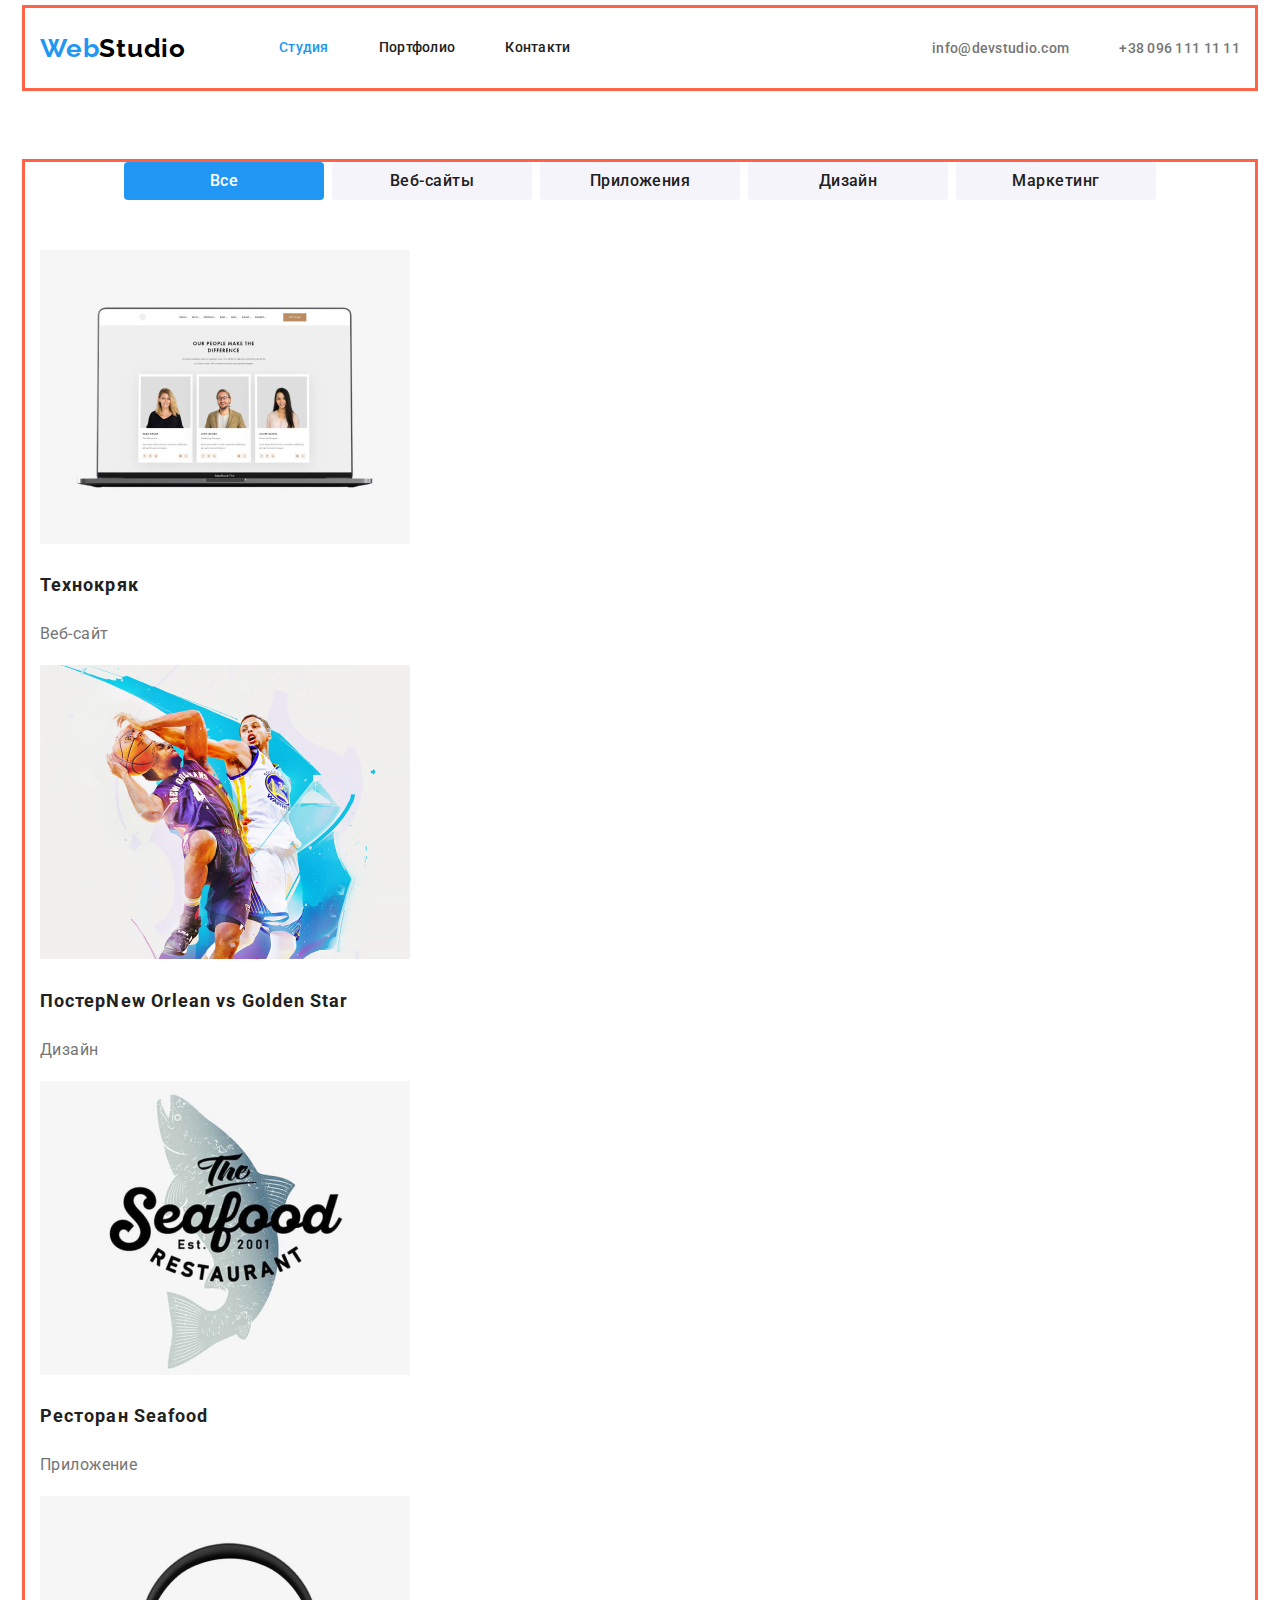
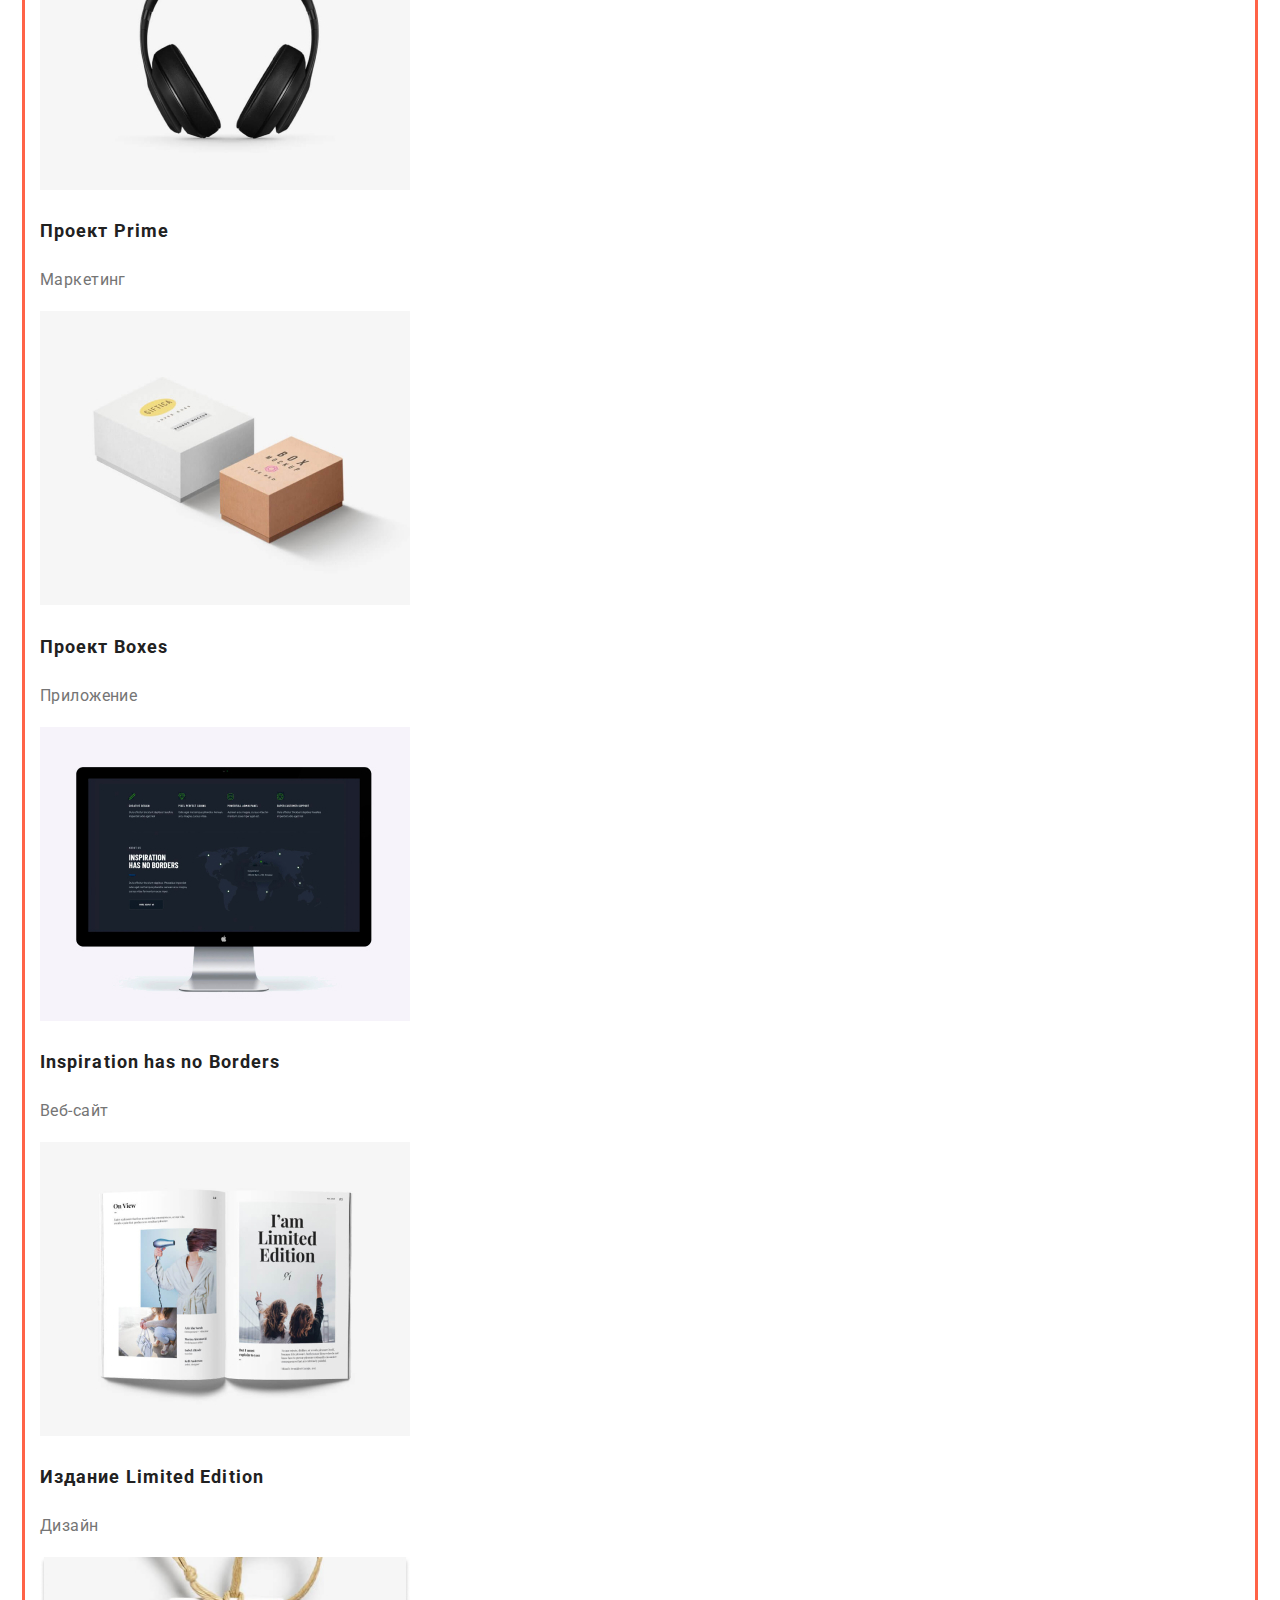
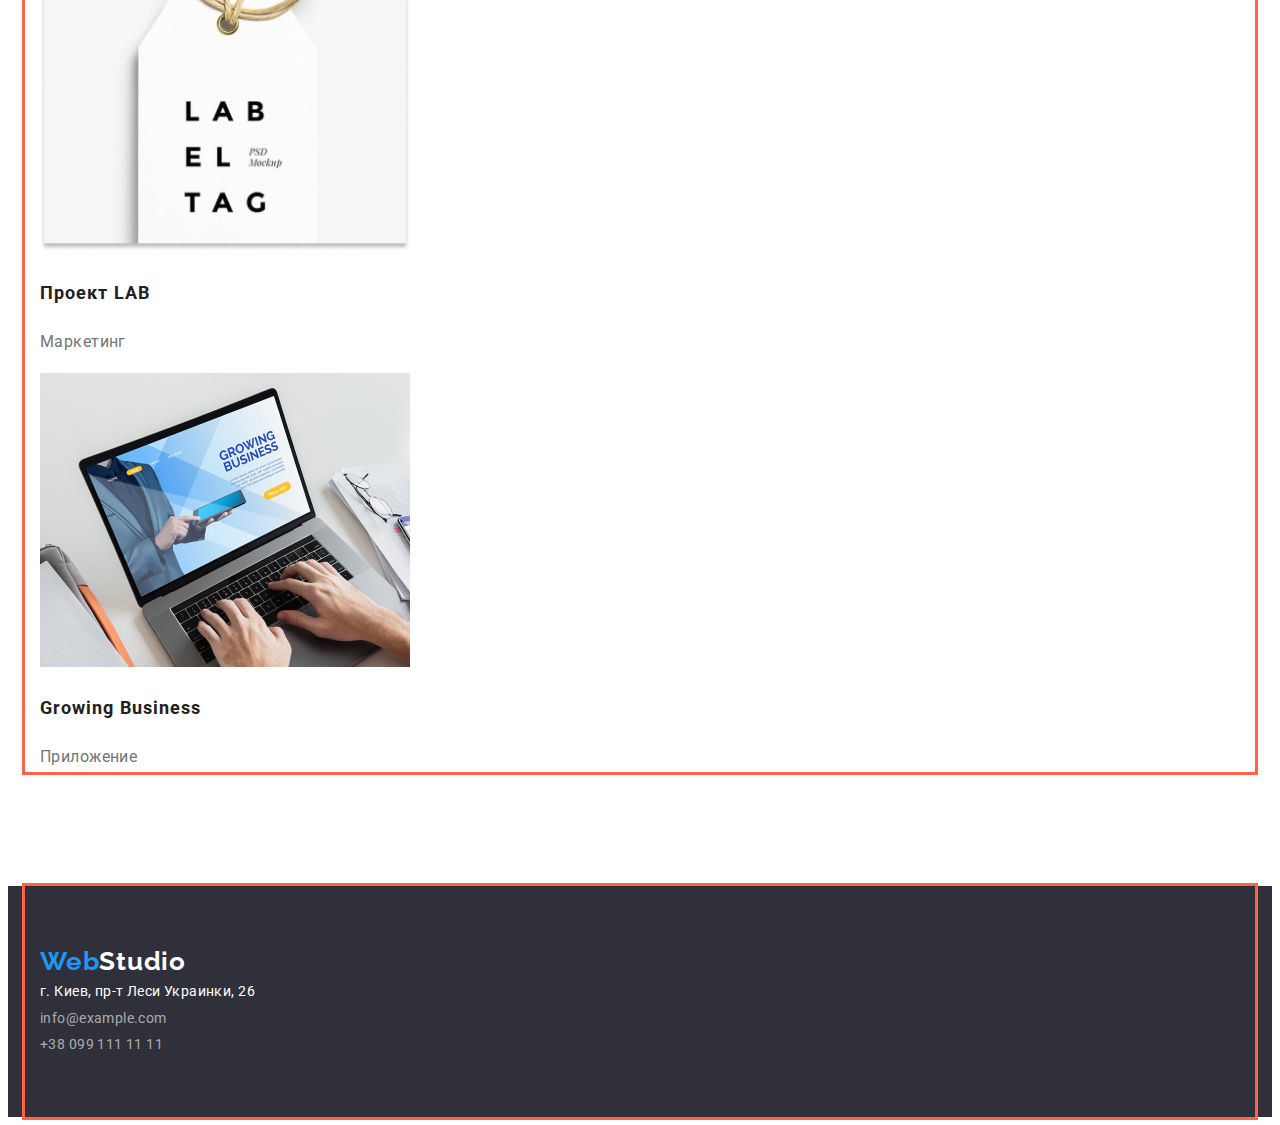
==== portfolio.html @ deaf515e "index+portfolio CSS" ====
<!DOCTYPE html>
<html lang="ru">
  <head>
    <meta charset="UTF-8" />
    <title>Веб студия</title>
    <link rel="stylesheet" href="https://cdnjs.cloudflare.com/ajax/libs/modern-normalize/1.0.0/modern-normalize.min.css" integrity="sha512-ISS7cAi1PEhQ8jnbJpJZMd29NlhNj4AWYyLOSp2CE/CsHxTCu+r+t0D2yoJudVrd0/8fTVPUVDzY5Tvli75u/g==" crossorigin="anonymous" />
    <link rel="preconnect" href="https://fonts.gstatic.com" />
    <link
      href="https://fonts.googleapis.com/css2?family=Oleo+Script&family=Raleway:wght@700&family=Roboto:wght@400;500;700;900&display=swap"
      rel="stylesheet"
    />
    <link rel="stylesheet" href="./css/styles.css" />
  </head>

  <body>
    <header>
      <div class="container page-header">
        <nav class="main-nav">
          <a class="logo" href="/" target="_blank">
            <span class="logo">Web</span
            ><span class="logo header-studio">Studio</span>
          </a>

          <ul class="site-nav list">
            <li class="item">
              <a class="link current" href="./" target="_blank"
                ><span>Студия</span></a
              >
            </li>
            <li class="item">
              <a class="link" href="./portfolio.html" target="_blank"
                >Портфолио</a
              >
            </li>
            <li class="item"><a class="link" href="" target="_blank">Контакти</a></li>
          </ul>
        </nav>
        <ul class="contact list">
          <li class="item">
            <a class="link" href="mailto:info@devstudio.com"
              >info@devstudio.com</a
            >
          </li>
          <li class="item">
            <a class="link" href="tel:+380961111111">+38 096 111 11 11</a>
          </li>
        </ul>
      </div>
    </header>

    <main>
      <!--Портфолио-->
      <section class="portfolio">
        <div class="container">
        <h1 style="display: none">Портфолио</h1>
        <ul class="list navigation">
          <li class="item"><button class="button secondary all" type="button">Все</button></li>
          <li class="item">
            <button class="button secondary" type="button">Веб-сайты</button>
          </li>
          <li class="item">
            <button class="button secondary" type="button">Приложения</button>
          </li>
          <li class="item">
            <button class="button secondary" type="button">Дизайн</button>
          </li>
          <li class="item">
            <button class="button secondary" type="button">Маркетинг</button>
          </li>
        </ul>
        <ul class="list">
          <li>
            <a href="">
              <img
                src="./images/portfolio/tehnokriak.jpg"
                alt="Технокряк"
                height="294"
                width="370"
              />
            </a>
            <h2>Технокряк</h2>
            <p class="type">Веб-сайт</p>
          </li>
          <li>
            <a href="">
              <img
                src="./images/portfolio/poster.jpg"
                alt="Постер New Orlean vs Golden Star"
                height="294"
                width="370"
              />
            </a>
            <h2>Постер<span lang="en">New Orlean vs Golden Star</span></h2>
            <p class="type">Дизайн</p>
          </li>
          <li>
            <a href="">
              <img
                src="./images/portfolio/restaurant-seafood.jpg"
                alt="Ресторан Seafood"
                height="294"
                width="370"
              />
            </a>
            <h2>Ресторан <span lang="en">Seafood</span></h2>
            <p class="type">Приложение</p>
          </li>
          <li>
            <a href="">
              <img
                src="./images/portfolio/project-prime.jpg"
                alt="Проект Prime"
                height="294"
                width="370"
              />
            </a>
            <h2>Проект <span lang="en">Prime</span></h2>
            <p class="type">Маркетинг</p>
          </li>
          <li>
            <a href="">
              <img
                src="images/portfolio/projact-box.jpg"
                alt="Проект Boxes"
                height="294"
                width="370"
              />
            </a>
            <h2>Проект <span lang="en">Boxes</span></h2>
            <p class="type">Приложение</p>
          </li>
          <li>
            <a href="">
              <img
                src="./images/portfolio/inspiration.jpg"
                alt="Inspiration has no Borders"
                height="294"
                width="370"
              />
            </a>
            <h2 lang="en">Inspiration has no Borders</h2>
            <p class="type">Веб-сайт</p>
          </li>
          <li>
            <a href="">
              <img
                src="./images/portfolio/limited-edition.jpg"
                alt="Издание Limited Edition"
                height="294"
                width="370"
              />
            </a>
            <h2>Издание <span lang="en"></span> Limited Edition</h2>
            <p class="type">Дизайн</p>
          </li>
          <li>
            <a href="">
              <img
                src="./images/portfolio/project-lab.jpg"
                alt="Проект LAB"
                height="294"
                width="370"
              />
            </a>
            <h2>Проект <span lang="en"></span> LAB</h2>
            <p class="type">Маркетинг</p>
          </li>
          <li>
            <a href="">
              <img
                src="./images/portfolio/growing-business.jpg"
                alt="Growing Business"
                height="294"
                width="370"
              />
            </a>
            <h2 lang="en">Growing Business</h2>
            <p class="type">Приложение</p>
          </li>
        </ul>
        </div>

      </section>
    </main>

    <footer>
      <div class="container basement">
        <a class="logo" href="/" target="_blank"
        ><span class="logo">Web</span
        ><span class="logo footer-studio">Studio</span></a
      >
      <address class="footer">
        <ul class="list">
          <li>
            <a
              class="link"
              href="https://goo.gl/maps/jxMF4LjYh5U93TxF9"
              target="_blank"
              >г. Киев, пр-т Леси Украинки, 26</a
            >
          </li>
          <li>
            <a class="link mail" href="mailto:info@example.com"
              >info@example.com</a
            >
          </li>
          <li>
            <a class="link tel" href="tel:+380991111111">+38 099 111 11 11</a>
          </li>
        </ul>
      </address>
      </div>

    </footer>
  </body>
</html>
---- css/styles.css ----
/* цвет основного текста color: #212121;  */
/* вторичный цвет текста  color: #757575;*/
/* белый #FFFFFF  */
/* акцент color: #2196F3;*/
/* footer background: #2F303A; 
WEB color: #2196F3;
header STUDIO color: #000000;
footer STUDIO  color: #FFFFFF;
фон кнопки #F5F4FA;
фон фото #EEEEEE;
*/

/* 
font-family: 'Oleo Script', cursive;  
font-family: 'Raleway', sans-serif;
font-family: 'Roboto', sans-serif; */

 

:root {
  --maine-text-color: #212121;
  --secondary-text-color: #757575;
  --accent-color: #2196f3;
  --primary-white-color: #ffffff;
  --header-studio-color: #000000;
  --hero-background: #2f303a;
  --footer-background: #2f303a;
  --button-secondary-background: #f5f4fa;
}

body {
  color: var(--maine-text-color);
  /* background-color: var(--primary-white-color); */
  font-family: 'Roboto', sans-serif;
  font-weight: 400;
  font-size: 14px;
  line-height: 1.88;
  letter-spacing: 0.03em;

}

.container {
  margin-left: auto;
  margin-right: auto;
  width: 1200px;
  padding-left: 15px;  
  padding-right: 15px;
  outline: 3px solid tomato;
  
  }

  /* HEADER */
  
.page-header{
  display: flex;
  align-items: center;
  }

.main-nav {
  display: flex;
  align-items: center;
  }


  /* LOGO */

.logo { 
  padding-top: 24px;
  padding-bottom: 24px;

  color: var(--accent-color);
  font-family: 'Raleway', sans-serif;
  font-weight: 700;
  font-size: 26px;
  line-height: 1.19;
  letter-spacing: 0.03em;
  text-decoration: none;
}

.header-studio {
  color: var(--header-studio-color);
}

.footer-studio {
  color: var(--primary-white-color);
}

.logo:hover,
.logo:focus {
  color: var(--accent-color);
}

.list {
  padding: 0;
  margin: 0;
  list-style: none;
}

/* Site nav */
 
.site-nav {
  display: flex;
  margin-left: 93px;
  }

.site-nav .item:not(:last-child) {
  margin-right: 50px;
}

.site-nav .link {
  display: block  ;
  padding-top: 32px;
  padding-bottom: 32px;

  color: var(--maine-text-color);
  font-weight: 500;
  line-height: 1.14;
  letter-spacing: 0.02em;
  text-decoration: none;

}

.contact .link {
  padding-top: 32px;
  padding-bottom: 32px;
  
  color: var(--secondary-text-color);
  font-weight: 500;
  line-height: 1.14;
  letter-spacing: 0.02em;
  text-decoration: none;
}

/* КОНТАКТИ header*/

.contact {
  display: flex;
  margin-left: auto;
}


.contact .item + .item {
  margin-left: 50px;
}
/* ХОВЕР та ФОКУС для Навігація + контакти ) */

.site-nav .link:hover,
.site-nav .link:focus,
.contact .link:hover,
.contact .link:focus {
  color: var(--accent-color);
}

/* ПОТОЧНА СТОРІНКА */

.site-nav .current {
  color: var(--accent-color);
}

/* BUTTON */

.button {
  color: var(--maine-text-color);
  background-color: var(--button-secondary-background);
  font-family: inherit;
  font-weight: 500;
  font-size: 16px;
  line-height: 1.63;
  align-items: center;
  /* text-align: center; */
  letter-spacing: 0.03em;
  text-decoration: none;
  
  border-radius: 4px;
  padding: 10px 32px;
  display: block;
  min-width: 200px;
  border: 0px;
  margin-left: auto;
  margin-right: auto;

  
 
  /*  
    margin-left: auto;
    margin-right: auto; */

  }

/* HERO 
button */

.button.primary {
  color: var(--primary-white-color);
  background-color: var(--accent-color);

  font-weight: 700;
  line-height: 1.88;
  letter-spacing: 0.06em;
 
}

/* кнопки-фільтри на ст.портфоліо */

.button.secondary {
  color: var(--maine-text-color);
  background-color: var(--button-secondary-background);
  /* text-align: center; */
  padding: 6px 22px;
  /* min-width: 145px; */
  
}


.button.secondary.all {
  color: var(--primary-white-color);
  background-color: var(--accent-color);

  /* min-width: 73px; */

}

/* .button.secondary.web {
  min-width: 128px;
  }

.button.secondary.app {
  min-width: 145px;
  }

.button.secondary.design {
  min-width: 103px;
}

.button.secondary.marketing {
  min-width: 130px;
} */

.button:hover,
.button:focus {
  color: var(--primary-white-color);
  background-color: var(--accent-color);
}

/* ПОРТФОЛІО */

.navigation {
  display: flex;
  margin-bottom: 50px;
  justify-content: center;
  align-items: start;
  
}
.navigation .item + .item {
  margin-left: 8px;
}

/* НАЗВИ проектів */

.portfolio h2 {
  font-weight: 700;
  font-size: 18px;
  line-height: 2;
  letter-spacing: 0.06em;
}

/* ТИПИ проектів */

.portfolio .type {
  color: var(--secondary-text-color);
  font-size: 16px;
}

.portfolio {
  margin-top: 74px;
  margin-bottom: 114px;
  
}

/* FOOTER */

footer {
  background-color: var(--footer-background);
}
.basement{
  padding-top: 60px;
  padding-bottom: 60px;
}

.footer .link {
  color: var(--primary-white-color);
  font-style: normal;
  line-height: 1.71;
  text-decoration: none;
}

.footer .mail,
.footer .tel {
  color: rgba(255, 255, 255, 0.6);
}

/* INDEX.HTML */

/* Section 1. */
/* HERO */

.hero-title {
  color: var(--primary-white-color);
  font-weight: 900;
  font-size: 44px;
  line-height: 1.36;
  /* text-align: center; */
  letter-spacing: 0.06em;

  margin-top: 0px;
  margin-bottom: 30px;
  
}

.hero {
  background-color: var(--hero-background);
  text-align: center;
  outline: 3px solid red; 
  padding-top: 200px;
  padding-bottom: 200px;
}

.hero,
.benefits,
.job {
  margin-bottom: 94px;
}

/* Section 2.  Benefits*/

.benefits h3 {
  font-weight: 700;
  font-size: 14px;
  line-height: 1.14;
  letter-spacing: 0.03em;
  text-transform: uppercase;

  margin-top: 0px;
  margin-bottom: 10px;
}

.benefits p {
  margin-top: 0px;
  margin-bottom: 0px;

  color: var(--secondary-text-color);
  line-height: 1.71;

}

.benefits-list {
  display: flex;
}

.benefits .item + .item {
  margin-left: 30px;
}



/* Section 3. JOB=Чем мы занимаемся*/

.job-list {
  display: flex;

}

/* .job-item {
  margin-bottom: 0px;
  padding-bottom: 0px;
} */

.job-list .job-item + .job-item {
  margin-left: 30px;
}

.job h2,
.team h2 {
  font-weight: 700;
  font-size: 36px;
  line-height: 1.17;
  text-align: center;

  margin-top: 0px;
  margin-bottom: 50px;
}

/* Section 4. Наша команда */

.team-list {
  display: flex;
}

.team-list .item + .item {
  margin-left: 30px;
}

.team {
  padding-top: 94px;
  padding-bottom: 94px;

  background-color: var(--button-secondary-background);
  
}

/* ІМЕНА ПРАЦІВНИКІВ */

.team h3 {
  font-weight: 500;
  font-size: 16px;
  line-height: 1.88;

  margin-top: 0px;
  margin-bottom: 10px;
  text-align: center;
}

/* спеціальність */
.team p {
  color: var(--secondary-text-color);
  font-size: 16px;
  line-height: 1.88;

  margin-top: 0px;
  margin-bottom: 0px;
  text-align: center;
}

.team img {
  margin-top: 0px;
  margin-bottom: 30px;
}
/* ============================================== */

/*   body
  color: var(--maine-text-color);
  background-color: var(--primary-white-color);
  font-family: 'Roboto', sans-serif;
  font-weight: 400;
  font-size: 14px;
  line-height: 1.88;
  letter-spacing: 0.03em;
} */
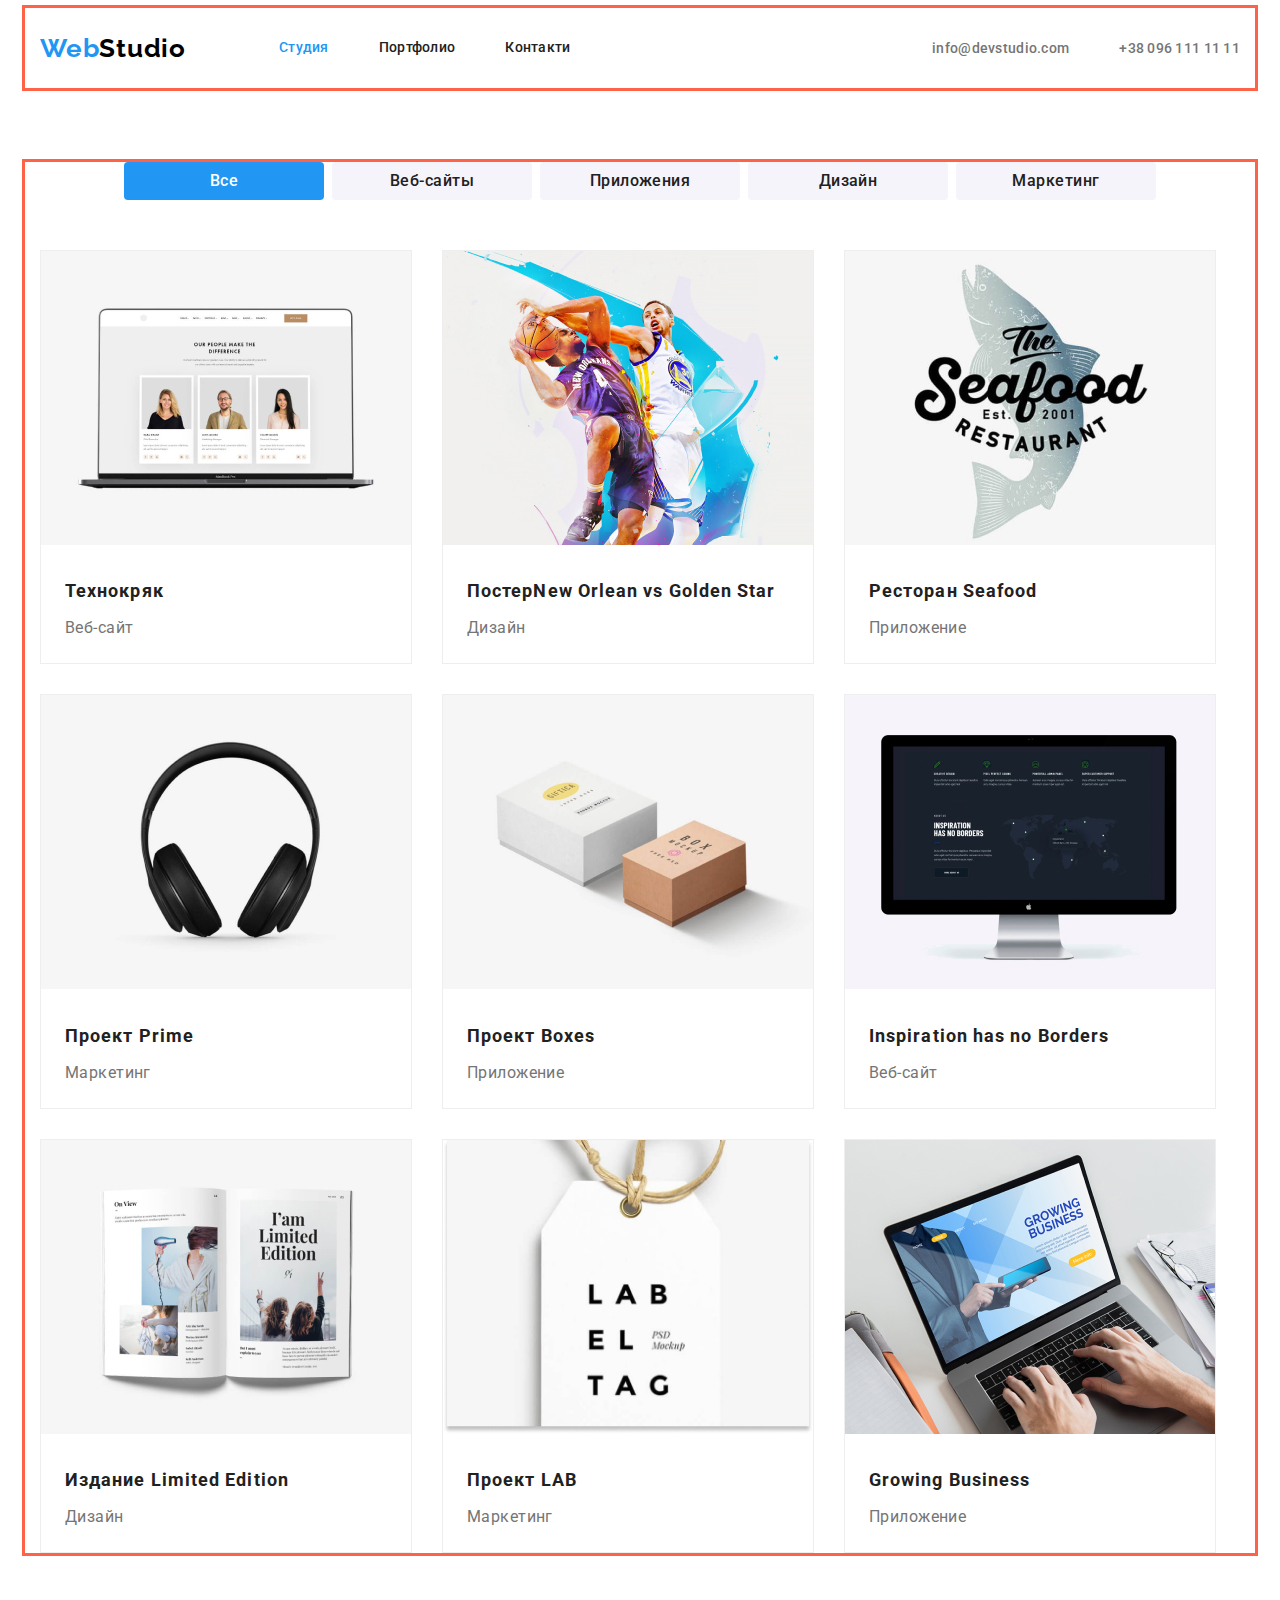
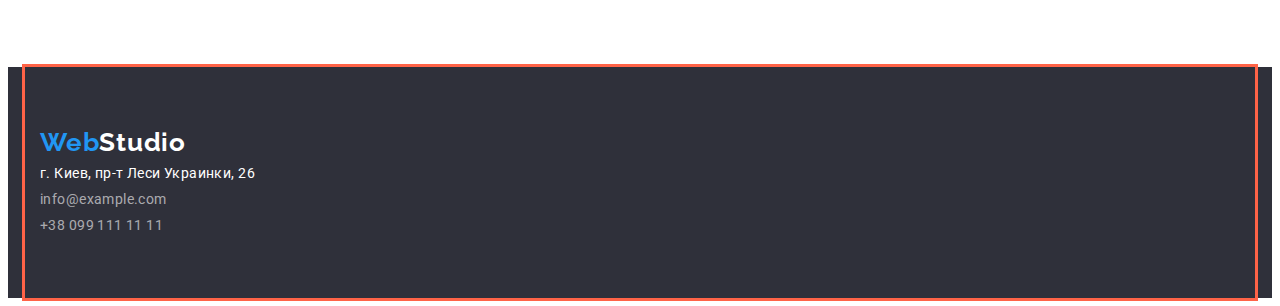
==== commit 7c0580c8: "DZ 3" ====
--- a/portfolio.html
+++ b/portfolio.html
@@ -3,7 +3,12 @@
   <head>
     <meta charset="UTF-8" />
     <title>Веб студия</title>
-    <link rel="stylesheet" href="https://cdnjs.cloudflare.com/ajax/libs/modern-normalize/1.0.0/modern-normalize.min.css" integrity="sha512-ISS7cAi1PEhQ8jnbJpJZMd29NlhNj4AWYyLOSp2CE/CsHxTCu+r+t0D2yoJudVrd0/8fTVPUVDzY5Tvli75u/g==" crossorigin="anonymous" />
+    <link
+      rel="stylesheet"
+      href="https://cdnjs.cloudflare.com/ajax/libs/modern-normalize/1.0.0/modern-normalize.min.css"
+      integrity="sha512-ISS7cAi1PEhQ8jnbJpJZMd29NlhNj4AWYyLOSp2CE/CsHxTCu+r+t0D2yoJudVrd0/8fTVPUVDzY5Tvli75u/g=="
+      crossorigin="anonymous"
+    />
     <link rel="preconnect" href="https://fonts.gstatic.com" />
     <link
       href="https://fonts.googleapis.com/css2?family=Oleo+Script&family=Raleway:wght@700&family=Roboto:wght@400;500;700;900&display=swap"
@@ -32,7 +37,9 @@
                 >Портфолио</a
               >
             </li>
-            <li class="item"><a class="link" href="" target="_blank">Контакти</a></li>
+            <li class="item">
+              <a class="link" href="" target="_blank">Контакти</a>
+            </li>
           </ul>
         </nav>
         <ul class="contact list">
@@ -52,165 +59,179 @@
       <!--Портфолио-->
       <section class="portfolio">
         <div class="container">
-        <h1 style="display: none">Портфолио</h1>
-        <ul class="list navigation">
-          <li class="item"><button class="button secondary all" type="button">Все</button></li>
-          <li class="item">
-            <button class="button secondary" type="button">Веб-сайты</button>
-          </li>
-          <li class="item">
-            <button class="button secondary" type="button">Приложения</button>
-          </li>
-          <li class="item">
-            <button class="button secondary" type="button">Дизайн</button>
-          </li>
-          <li class="item">
-            <button class="button secondary" type="button">Маркетинг</button>
-          </li>
-        </ul>
-        <ul class="list">
-          <li>
-            <a href="">
-              <img
-                src="./images/portfolio/tehnokriak.jpg"
-                alt="Технокряк"
-                height="294"
-                width="370"
-              />
-            </a>
-            <h2>Технокряк</h2>
-            <p class="type">Веб-сайт</p>
-          </li>
-          <li>
-            <a href="">
-              <img
-                src="./images/portfolio/poster.jpg"
-                alt="Постер New Orlean vs Golden Star"
-                height="294"
-                width="370"
-              />
-            </a>
-            <h2>Постер<span lang="en">New Orlean vs Golden Star</span></h2>
-            <p class="type">Дизайн</p>
-          </li>
-          <li>
-            <a href="">
-              <img
-                src="./images/portfolio/restaurant-seafood.jpg"
-                alt="Ресторан Seafood"
-                height="294"
-                width="370"
-              />
-            </a>
-            <h2>Ресторан <span lang="en">Seafood</span></h2>
-            <p class="type">Приложение</p>
-          </li>
-          <li>
-            <a href="">
-              <img
-                src="./images/portfolio/project-prime.jpg"
-                alt="Проект Prime"
-                height="294"
-                width="370"
-              />
-            </a>
-            <h2>Проект <span lang="en">Prime</span></h2>
-            <p class="type">Маркетинг</p>
-          </li>
-          <li>
-            <a href="">
-              <img
-                src="images/portfolio/projact-box.jpg"
-                alt="Проект Boxes"
-                height="294"
-                width="370"
-              />
-            </a>
-            <h2>Проект <span lang="en">Boxes</span></h2>
-            <p class="type">Приложение</p>
-          </li>
-          <li>
-            <a href="">
-              <img
-                src="./images/portfolio/inspiration.jpg"
-                alt="Inspiration has no Borders"
-                height="294"
-                width="370"
-              />
-            </a>
-            <h2 lang="en">Inspiration has no Borders</h2>
-            <p class="type">Веб-сайт</p>
-          </li>
-          <li>
-            <a href="">
-              <img
-                src="./images/portfolio/limited-edition.jpg"
-                alt="Издание Limited Edition"
-                height="294"
-                width="370"
-              />
-            </a>
-            <h2>Издание <span lang="en"></span> Limited Edition</h2>
-            <p class="type">Дизайн</p>
-          </li>
-          <li>
-            <a href="">
-              <img
-                src="./images/portfolio/project-lab.jpg"
-                alt="Проект LAB"
-                height="294"
-                width="370"
-              />
-            </a>
-            <h2>Проект <span lang="en"></span> LAB</h2>
-            <p class="type">Маркетинг</p>
-          </li>
-          <li>
-            <a href="">
-              <img
-                src="./images/portfolio/growing-business.jpg"
-                alt="Growing Business"
-                height="294"
-                width="370"
-              />
-            </a>
-            <h2 lang="en">Growing Business</h2>
-            <p class="type">Приложение</p>
-          </li>
-        </ul>
+          <h1 style="display: none">Портфолио</h1>
+          <ul class="list navigation">
+            <li class="item">
+              <button class="button secondary all" type="button">Все</button>
+            </li>
+            <li class="item">
+              <button class="button secondary" type="button">Веб-сайты</button>
+            </li>
+            <li class="item">
+              <button class="button secondary" type="button">Приложения</button>
+            </li>
+            <li class="item">
+              <button class="button secondary" type="button">Дизайн</button>
+            </li>
+            <li class="item">
+              <button class="button secondary" type="button">Маркетинг</button>
+            </li>
+          </ul>
+          <ul class="list portfolio-list">
+            <li class="portfolio-item">
+              <a class="portfolio-link" href="">
+                <img
+                  src="./images/portfolio/tehnokriak.jpg"
+                  alt="Технокряк"
+                  height="294"
+                  width="370"
+                />
+                <h2 class="portfolio-title">Технокряк</h2>
+                <p class="portfolio-type">Веб-сайт</p>
+              </a>
+            </li>
+            <li class="portfolio-item">
+              <a class="portfolio-link" href="">
+                <img
+                  src="./images/portfolio/poster.jpg"
+                  alt="Постер New Orlean vs Golden Star"
+                  height="294"
+                  width="370"
+                />
+                <h2 class="portfolio-title">
+                  Постер<span lang="en">New Orlean vs Golden Star</span>
+                </h2>
+                <p class="portfolio-type">Дизайн</p>
+              </a>
+            </li>
+            <li class="portfolio-item">
+              <a class="portfolio-link" href="">
+                <img
+                  src="./images/portfolio/restaurant-seafood.jpg"
+                  alt="Ресторан Seafood"
+                  height="294"
+                  width="370"
+                />
+                <h2 class="portfolio-title">
+                  Ресторан <span lang="en">Seafood</span>
+                </h2>
+                <p class="portfolio-type">Приложение</p>
+              </a>
+            </li>
+            <li class="portfolio-item">
+              <a class="portfolio-link" href="">
+                <img
+                  src="./images/portfolio/project-prime.jpg"
+                  alt="Проект Prime"
+                  height="294"
+                  width="370"
+                />
+                <h2 class="portfolio-title">
+                  Проект <span lang="en">Prime</span>
+                </h2>
+                <p class="portfolio-type">Маркетинг</p>
+              </a>
+            </li>
+            <li class="portfolio-item">
+              <a class="portfolio-link" href="">
+                <img
+                  src="images/portfolio/projact-box.jpg"
+                  alt="Проект Boxes"
+                  height="294"
+                  width="370"
+                />
+                <h2 class="portfolio-title">
+                  Проект <span lang="en">Boxes</span>
+                </h2>
+                <p class="portfolio-type">Приложение</p>
+              </a>
+            </li>
+            <li class="portfolio-item">
+              <a class="portfolio-link" href="">
+                <img
+                  src="./images/portfolio/inspiration.jpg"
+                  alt="Inspiration has no Borders"
+                  height="294"
+                  width="370"
+                />
+                <h2 class="portfolio-title" lang="en">
+                  Inspiration has no Borders
+                </h2>
+                <p class="portfolio-type">Веб-сайт</p>
+              </a>
+            </li>
+            <li class="portfolio-item">
+              <a class="portfolio-link" href="">
+                <img
+                  src="./images/portfolio/limited-edition.jpg"
+                  alt="Издание Limited Edition"
+                  height="294"
+                  width="370"
+                />
+                <h2 class="portfolio-title">
+                  Издание <span lang="en"></span> Limited Edition
+                </h2>
+                <p class="portfolio-type">Дизайн</p>
+              </a>
+            </li>
+            <li class="portfolio-item">
+              <a class="portfolio-link" href="">
+                <img
+                  src="./images/portfolio/project-lab.jpg"
+                  alt="Проект LAB"
+                  height="294"
+                  width="370"
+                />
+                <h2 class="portfolio-title">
+                  Проект <span lang="en"></span> LAB
+                </h2>
+                <p class="portfolio-type">Маркетинг</p>
+              </a>
+            </li>
+            <li class="portfolio-item">
+              <a class="portfolio-link" href="">
+                <img
+                  src="./images/portfolio/growing-business.jpg"
+                  alt="Growing Business"
+                  height="294"
+                  width="370"
+                />
+                <h2 class="portfolio-title" lang="en">Growing Business</h2>
+                <p class="portfolio-type">Приложение</p>
+              </a>
+            </li>
+          </ul>
         </div>
-
       </section>
     </main>
 
     <footer>
       <div class="container basement">
         <a class="logo" href="/" target="_blank"
-        ><span class="logo">Web</span
-        ><span class="logo footer-studio">Studio</span></a
-      >
-      <address class="footer">
-        <ul class="list">
-          <li>
-            <a
-              class="link"
-              href="https://goo.gl/maps/jxMF4LjYh5U93TxF9"
-              target="_blank"
-              >г. Киев, пр-т Леси Украинки, 26</a
-            >
-          </li>
-          <li>
-            <a class="link mail" href="mailto:info@example.com"
-              >info@example.com</a
-            >
-          </li>
-          <li>
-            <a class="link tel" href="tel:+380991111111">+38 099 111 11 11</a>
-          </li>
-        </ul>
-      </address>
+          ><span class="logo">Web</span
+          ><span class="logo footer-studio">Studio</span></a
+        >
+        <address class="footer">
+          <ul class="list">
+            <li>
+              <a
+                class="link"
+                href="https://goo.gl/maps/jxMF4LjYh5U93TxF9"
+                target="_blank"
+                >г. Киев, пр-т Леси Украинки, 26</a
+              >
+            </li>
+            <li>
+              <a class="link mail" href="mailto:info@example.com"
+                >info@example.com</a
+              >
+            </li>
+            <li>
+              <a class="link tel" href="tel:+380991111111">+38 099 111 11 11</a>
+            </li>
+          </ul>
+        </address>
       </div>
-
     </footer>
   </body>
 </html>
--- a/css/styles.css
+++ b/css/styles.css
@@ -6,16 +6,15 @@
 WEB color: #2196F3;
 header STUDIO color: #000000;
 footer STUDIO  color: #FFFFFF;
-фон кнопки #F5F4FA;
-фон фото #EEEEEE;
+фон кнопки: #F5F4FA;
+рамка на фото в портфоліо: #EEEEEE;
+
 */
 
 /* 
 font-family: 'Oleo Script', cursive;  
 font-family: 'Raleway', sans-serif;
 font-family: 'Roboto', sans-serif; */
-
- 
 
 :root {
   --maine-text-color: #212121;
@@ -26,6 +25,7 @@
   --hero-background: #2f303a;
   --footer-background: #2f303a;
   --button-secondary-background: #f5f4fa;
+  --frame-portfolio-photo: #eeeeee;
 }
 
 body {
@@ -36,35 +36,32 @@
   font-size: 14px;
   line-height: 1.88;
   letter-spacing: 0.03em;
-
 }
 
 .container {
   margin-left: auto;
   margin-right: auto;
   width: 1200px;
-  padding-left: 15px;  
+  padding-left: 15px;
   padding-right: 15px;
   outline: 3px solid tomato;
-  
-  }
-
-  /* HEADER */
-  
-.page-header{
+}
+
+/* =============    HEADER   ============== */
+
+.page-header {
   display: flex;
   align-items: center;
-  }
+}
 
 .main-nav {
   display: flex;
   align-items: center;
-  }
-
-
-  /* LOGO */
-
-.logo { 
+}
+
+/* ===============  LOGO   ============= */
+
+.logo {
   padding-top: 24px;
   padding-bottom: 24px;
 
@@ -96,19 +93,19 @@
   list-style: none;
 }
 
-/* Site nav */
- 
+/* ==============   SITE NAV  -============== */
+
 .site-nav {
   display: flex;
   margin-left: 93px;
-  }
+}
 
 .site-nav .item:not(:last-child) {
   margin-right: 50px;
 }
 
 .site-nav .link {
-  display: block  ;
+  display: block;
   padding-top: 32px;
   padding-bottom: 32px;
 
@@ -117,13 +114,12 @@
   line-height: 1.14;
   letter-spacing: 0.02em;
   text-decoration: none;
-
 }
 
 .contact .link {
   padding-top: 32px;
   padding-bottom: 32px;
-  
+
   color: var(--secondary-text-color);
   font-weight: 500;
   line-height: 1.14;
@@ -131,13 +127,12 @@
   text-decoration: none;
 }
 
-/* КОНТАКТИ header*/
+/* ========    КОНТАКТИ header*/
 
 .contact {
   display: flex;
   margin-left: auto;
 }
-
 
 .contact .item + .item {
   margin-left: 50px;
@@ -151,13 +146,13 @@
   color: var(--accent-color);
 }
 
-/* ПОТОЧНА СТОРІНКА */
+/* ==============    ПОТОЧНА СТОРІНКА */
 
 .site-nav .current {
   color: var(--accent-color);
 }
 
-/* BUTTON */
+/* ============     BUTTON   ============*/
 
 .button {
   color: var(--maine-text-color);
@@ -170,7 +165,7 @@
   /* text-align: center; */
   letter-spacing: 0.03em;
   text-decoration: none;
-  
+
   border-radius: 4px;
   padding: 10px 32px;
   display: block;
@@ -179,15 +174,14 @@
   margin-left: auto;
   margin-right: auto;
 
-  
- 
+  cursor: pointer;
+
   /*  
     margin-left: auto;
     margin-right: auto; */
-
-  }
-
-/* HERO 
+}
+
+/* ===========     HERO   ==========================
 button */
 
 .button.primary {
@@ -197,7 +191,6 @@
   font-weight: 700;
   line-height: 1.88;
   letter-spacing: 0.06em;
- 
 }
 
 /* кнопки-фільтри на ст.портфоліо */
@@ -208,16 +201,13 @@
   /* text-align: center; */
   padding: 6px 22px;
   /* min-width: 145px; */
-  
-}
-
+}
 
 .button.secondary.all {
   color: var(--primary-white-color);
   background-color: var(--accent-color);
 
   /* min-width: 73px; */
-
 }
 
 /* .button.secondary.web {
@@ -242,47 +232,85 @@
   background-color: var(--accent-color);
 }
 
-/* ПОРТФОЛІО */
+/* ================ПОРТФОЛІО========================*/
 
 .navigation {
   display: flex;
   margin-bottom: 50px;
   justify-content: center;
   align-items: start;
-  
 }
 .navigation .item + .item {
   margin-left: 8px;
 }
 
-/* НАЗВИ проектів */
-
-.portfolio h2 {
+/*===============НАЗВИ проектів = H2 =============*/
+
+.portfolio-title {
+  margin-top: 0px;
+  margin-bottom: 4px;
+  margin-left: 24px;
+
+  color: var(--maine-text-color);
   font-weight: 700;
   font-size: 18px;
   line-height: 2;
   letter-spacing: 0.06em;
 }
 
-/* ТИПИ проектів */
-
-.portfolio .type {
+/*===============    ТИПИ проектів  =========*/
+
+.portfolio-list {
+  display: flex;
+  flex-wrap: wrap;
+}
+
+.portfolio-item {
+  /* width: 33, 3333%; */
+  /* width: calc((100%-60px) / 3); */
+  width: 370px;
+  margin-right: 30px;
+  margin-bottom: 30px;
+
+  background-color: var(--primary-white-color);
+  border: 1px solid var(--frame-portfolio-photo);
+}
+
+.portfolio-item:nth-child(3n) {
+  margin-right: 0px;
+}
+
+.portfolio-item:nth-last-child(-n + 3) {
+  margin-bottom: 0px;
+}
+
+.portfolio-type {
+  margin-top: 0px;
+  margin-bottom: 20px;
+  margin-left: 24px;
+
   color: var(--secondary-text-color);
   font-size: 16px;
 }
 
 .portfolio {
-  margin-top: 74px;
-  margin-bottom: 114px;
-  
-}
-
-/* FOOTER */
+  padding-top: 74px;
+  padding-bottom: 114px;
+}
+
+.portfolio-link {
+  text-decoration: none;
+}
+
+.portfolio img {
+  margin-bottom: 20px;
+}
+/* =============   FOOTER========================= */
 
 footer {
   background-color: var(--footer-background);
 }
-.basement{
+.basement {
   padding-top: 60px;
   padding-bottom: 60px;
 }
@@ -299,7 +327,7 @@
   color: rgba(255, 255, 255, 0.6);
 }
 
-/* INDEX.HTML */
+/* ==============     INDEX.HTML=================== */
 
 /* Section 1. */
 /* HERO */
@@ -314,13 +342,12 @@
 
   margin-top: 0px;
   margin-bottom: 30px;
-  
 }
 
 .hero {
   background-color: var(--hero-background);
   text-align: center;
-  outline: 3px solid red; 
+  outline: 3px solid red;
   padding-top: 200px;
   padding-bottom: 200px;
 }
@@ -331,7 +358,7 @@
   margin-bottom: 94px;
 }
 
-/* Section 2.  Benefits*/
+/* ===============   Section 2. BENEFITS  */
 
 .benefits h3 {
   font-weight: 700;
@@ -350,7 +377,6 @@
 
   color: var(--secondary-text-color);
   line-height: 1.71;
-
 }
 
 .benefits-list {
@@ -361,19 +387,11 @@
   margin-left: 30px;
 }
 
-
-
-/* Section 3. JOB=Чем мы занимаемся*/
+/* ===============  Section 3. JOB=Чем мы занимаемся*/
 
 .job-list {
   display: flex;
-
-}
-
-/* .job-item {
-  margin-bottom: 0px;
-  padding-bottom: 0px;
-} */
+}
 
 .job-list .job-item + .job-item {
   margin-left: 30px;
@@ -390,7 +408,7 @@
   margin-bottom: 50px;
 }
 
-/* Section 4. Наша команда */
+/* ==================  Section 4.  TEAM  ===Наша команда */
 
 .team-list {
   display: flex;
@@ -398,6 +416,13 @@
 
 .team-list .item + .item {
   margin-left: 30px;
+}
+
+.team .item {
+  background-color: var(--primary-white-color);
+  box-shadow: 0px 1px 3px rgba(0, 0, 0, 0.12), 0px 1px 1px rgba(0, 0, 0, 0.14),
+    0px 2px 1px rgba(0, 0, 0, 0.2);
+  border-radius: 0px 0px 4px 4px;
 }
 
 .team {
@@ -405,10 +430,12 @@
   padding-bottom: 94px;
 
   background-color: var(--button-secondary-background);
-  
-}
-
-/* ІМЕНА ПРАЦІВНИКІВ */
+}
+
+.team-link {
+  color: var(--maine-text-color);
+  text-decoration: none;
+}
 
 .team h3 {
   font-weight: 500;
@@ -420,7 +447,6 @@
   text-align: center;
 }
 
-/* спеціальність */
 .team p {
   color: var(--secondary-text-color);
   font-size: 16px;
@@ -435,14 +461,5 @@
   margin-top: 0px;
   margin-bottom: 30px;
 }
+
 /* ============================================== */
-
-/*   body
-  color: var(--maine-text-color);
-  background-color: var(--primary-white-color);
-  font-family: 'Roboto', sans-serif;
-  font-weight: 400;
-  font-size: 14px;
-  line-height: 1.88;
-  letter-spacing: 0.03em;
-} */
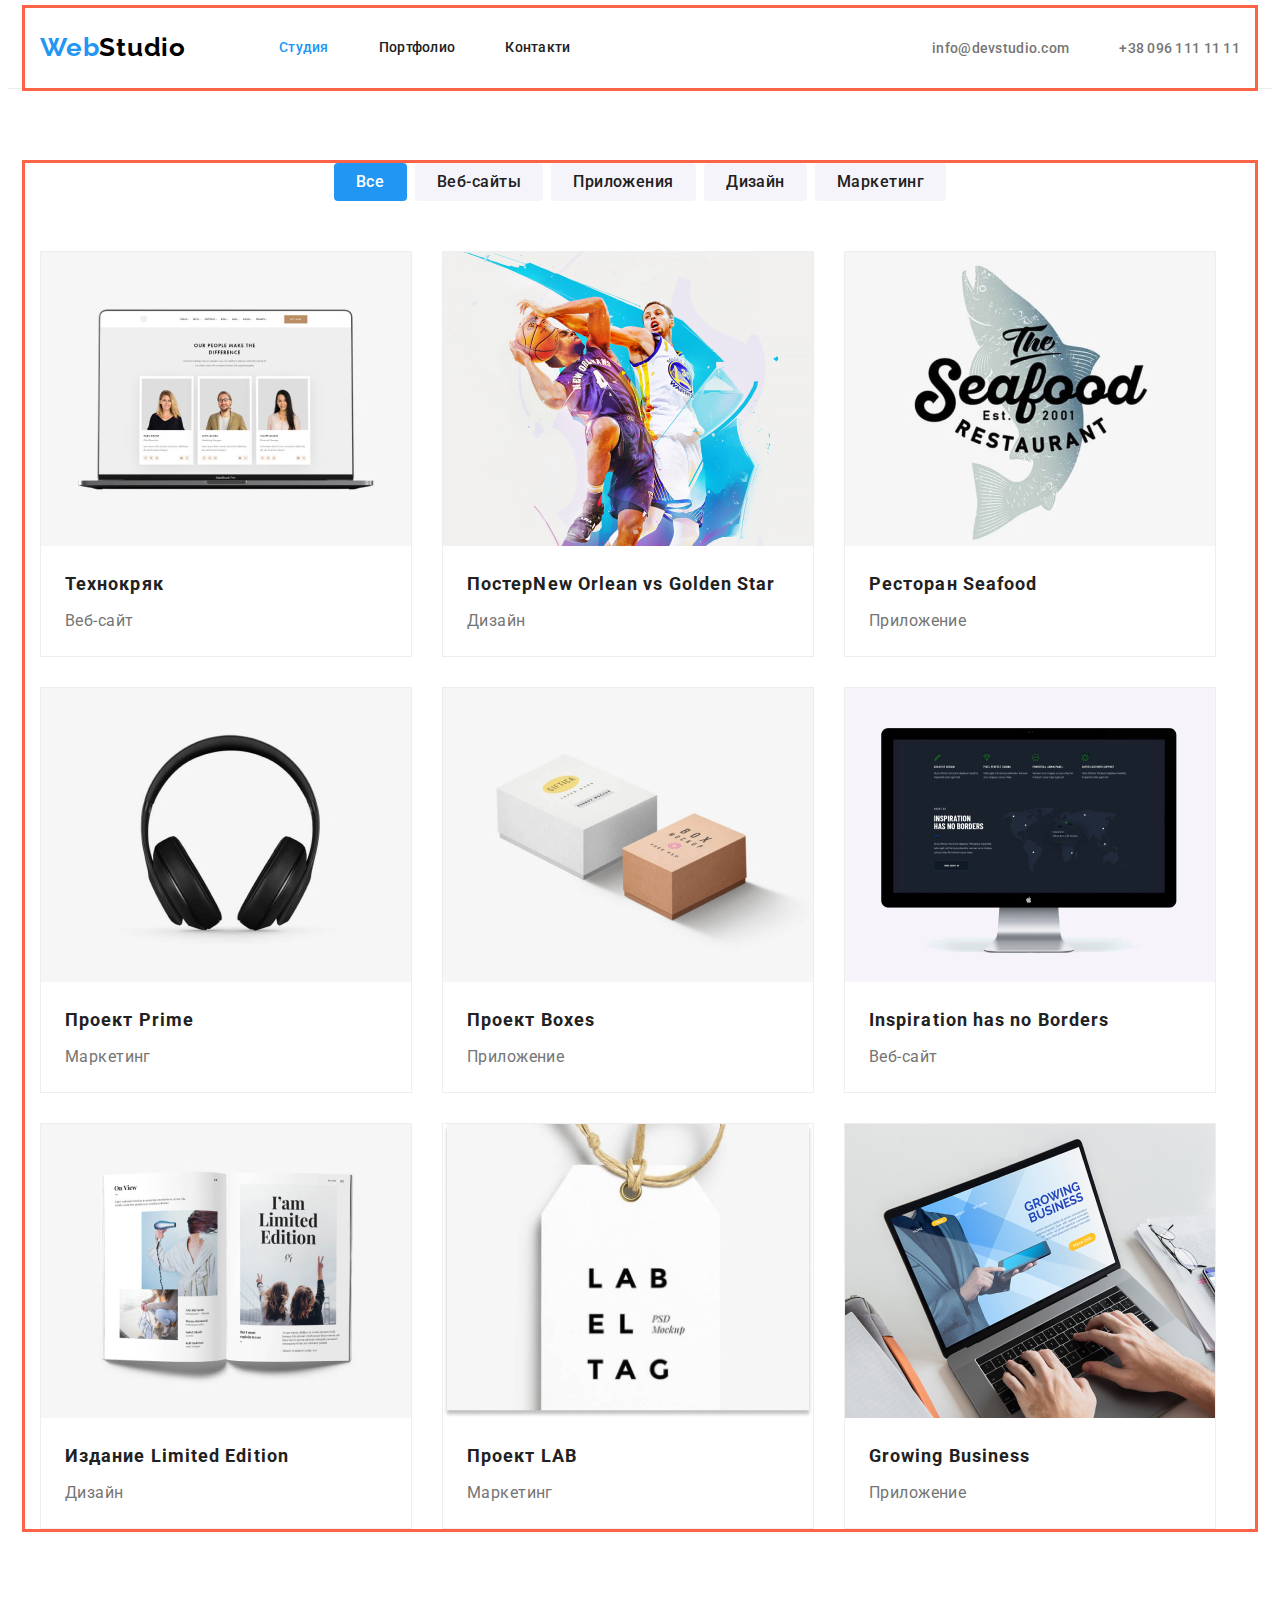
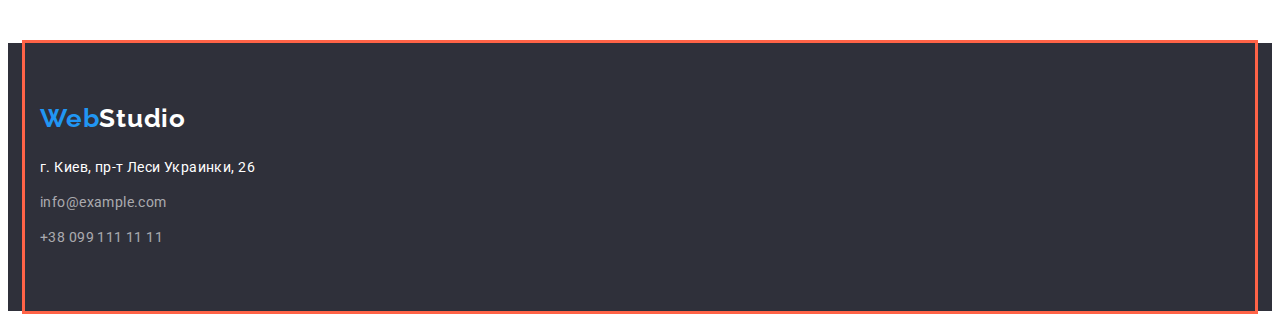
==== commit 54592fab: "дз 3" ====
--- a/portfolio.html
+++ b/portfolio.html
@@ -65,16 +65,24 @@
               <button class="button secondary all" type="button">Все</button>
             </li>
             <li class="item">
-              <button class="button secondary" type="button">Веб-сайты</button>
-            </li>
-            <li class="item">
-              <button class="button secondary" type="button">Приложения</button>
-            </li>
-            <li class="item">
-              <button class="button secondary" type="button">Дизайн</button>
-            </li>
-            <li class="item">
-              <button class="button secondary" type="button">Маркетинг</button>
+              <button class="button secondary web" type="button">
+                Веб-сайты
+              </button>
+            </li>
+            <li class="item">
+              <button class="button secondary app" type="button">
+                Приложения
+              </button>
+            </li>
+            <li class="item">
+              <button class="button secondary design" type="button">
+                Дизайн
+              </button>
+            </li>
+            <li class="item">
+              <button class="button secondary marketing" type="button">
+                Маркетинг
+              </button>
             </li>
           </ul>
           <ul class="list portfolio-list">
--- a/css/styles.css
+++ b/css/styles.css
@@ -49,27 +49,29 @@
 
 /* =============    HEADER   ============== */
 
-.page-header {
+.page-header,
+.main-nav {
   display: flex;
   align-items: center;
 }
 
-.main-nav {
-  display: flex;
-  align-items: center;
+header {
+  border-bottom-width: 1px;
+  border-bottom-style: solid;
+  border-bottom-color: #ececec;
 }
 
 /* ===============  LOGO   ============= */
 
 .logo {
   padding-top: 24px;
-  padding-bottom: 24px;
+  padding-bottom: 25px;
 
   color: var(--accent-color);
   font-family: 'Raleway', sans-serif;
   font-weight: 700;
   font-size: 26px;
-  line-height: 1.19;
+  line-height: 1.17;
   letter-spacing: 0.03em;
   text-decoration: none;
 }
@@ -175,14 +177,15 @@
   margin-right: auto;
 
   cursor: pointer;
-
-  /*  
-    margin-left: auto;
-    margin-right: auto; */
-}
-
-/* ===========     HERO   ==========================
-button */
+}
+
+.button:hover,
+.button:focus {
+  color: var(--primary-white-color);
+  background-color: var(--accent-color);
+}
+
+/* ===========  BUTTON  HERO (PRIMARY) =============  */
 
 .button.primary {
   color: var(--primary-white-color);
@@ -193,30 +196,39 @@
   letter-spacing: 0.06em;
 }
 
-/* кнопки-фільтри на ст.портфоліо */
+/*============== BUTTON PORTFOLIO(SECONDARY)======= */
+
+.navigation {
+  display: flex;
+  margin-bottom: 50px;
+  justify-content: center;
+  align-items: start;
+}
+
+.navigation .item + .item {
+  margin-left: 8px;
+}
 
 .button.secondary {
   color: var(--maine-text-color);
   background-color: var(--button-secondary-background);
   /* text-align: center; */
   padding: 6px 22px;
-  /* min-width: 145px; */
 }
 
 .button.secondary.all {
   color: var(--primary-white-color);
   background-color: var(--accent-color);
-
-  /* min-width: 73px; */
-}
-
-/* .button.secondary.web {
+  min-width: 73px;
+}
+
+.button.secondary.web {
   min-width: 128px;
-  }
+}
 
 .button.secondary.app {
   min-width: 145px;
-  }
+}
 
 .button.secondary.design {
   min-width: 103px;
@@ -224,25 +236,9 @@
 
 .button.secondary.marketing {
   min-width: 130px;
-} */
-
-.button:hover,
-.button:focus {
-  color: var(--primary-white-color);
-  background-color: var(--accent-color);
 }
 
 /* ================ПОРТФОЛІО========================*/
-
-.navigation {
-  display: flex;
-  margin-bottom: 50px;
-  justify-content: center;
-  align-items: start;
-}
-.navigation .item + .item {
-  margin-left: 8px;
-}
 
 /*===============НАЗВИ проектів = H2 =============*/
 
@@ -291,6 +287,7 @@
 
   color: var(--secondary-text-color);
   font-size: 16px;
+  /*   */
 }
 
 .portfolio {
@@ -303,6 +300,7 @@
 }
 
 .portfolio img {
+  display: block;
   margin-bottom: 20px;
 }
 /* =============   FOOTER========================= */
@@ -310,11 +308,35 @@
 footer {
   background-color: var(--footer-background);
 }
+
 .basement {
+  display: flex;
+  flex-direction: column;
   padding-top: 60px;
   padding-bottom: 60px;
 }
 
+/* .basement ul,
+.basement li {
+  display: block;
+  margin: 0;
+  padding: 0;
+} */
+
+.basement li:not(:last-child) {
+  margin-bottom: 9px;
+}
+
+.basement > .logo {
+  display: inline-block;
+  padding: 0px;
+  margin-bottom: 20px;
+}
+
+/* .basement .list {
+  display: inline-block;
+} */
+
 .footer .link {
   color: var(--primary-white-color);
   font-style: normal;
@@ -324,7 +346,7 @@
 
 .footer .mail,
 .footer .tel {
-  color: rgba(255, 255, 255, 0.6);
+  color: #ffffff99;
 }
 
 /* ==============     INDEX.HTML=================== */
@@ -336,7 +358,7 @@
   color: var(--primary-white-color);
   font-weight: 900;
   font-size: 44px;
-  line-height: 1.36;
+  line-height: 1.37;
   /* text-align: center; */
   letter-spacing: 0.06em;
 
@@ -347,7 +369,6 @@
 .hero {
   background-color: var(--hero-background);
   text-align: center;
-  outline: 3px solid red;
   padding-top: 200px;
   padding-bottom: 200px;
 }
@@ -363,7 +384,7 @@
 .benefits h3 {
   font-weight: 700;
   font-size: 14px;
-  line-height: 1.14;
+  line-height: 1.17;
   letter-spacing: 0.03em;
   text-transform: uppercase;
 
@@ -391,6 +412,11 @@
 
 .job-list {
   display: flex;
+  justify-content: space-between;
+}
+
+.job-item {
+  margin: 0px;
 }
 
 .job-list .job-item + .job-item {
@@ -408,6 +434,12 @@
   margin-bottom: 50px;
 }
 
+.job img,
+.team img,
+.portfolio img {
+  display: block;
+}
+
 /* ==================  Section 4.  TEAM  ===Наша команда */
 
 .team-list {
@@ -440,7 +472,7 @@
 .team h3 {
   font-weight: 500;
   font-size: 16px;
-  line-height: 1.88;
+  line-height: 1.17;
 
   margin-top: 0px;
   margin-bottom: 10px;
@@ -449,11 +481,12 @@
 
 .team p {
   color: var(--secondary-text-color);
+  font-weight: 400;
   font-size: 16px;
-  line-height: 1.88;
-
-  margin-top: 0px;
-  margin-bottom: 0px;
+  line-height: 1.17;
+
+  margin-top: 0px;
+  margin-bottom: 30px;
   text-align: center;
 }
 
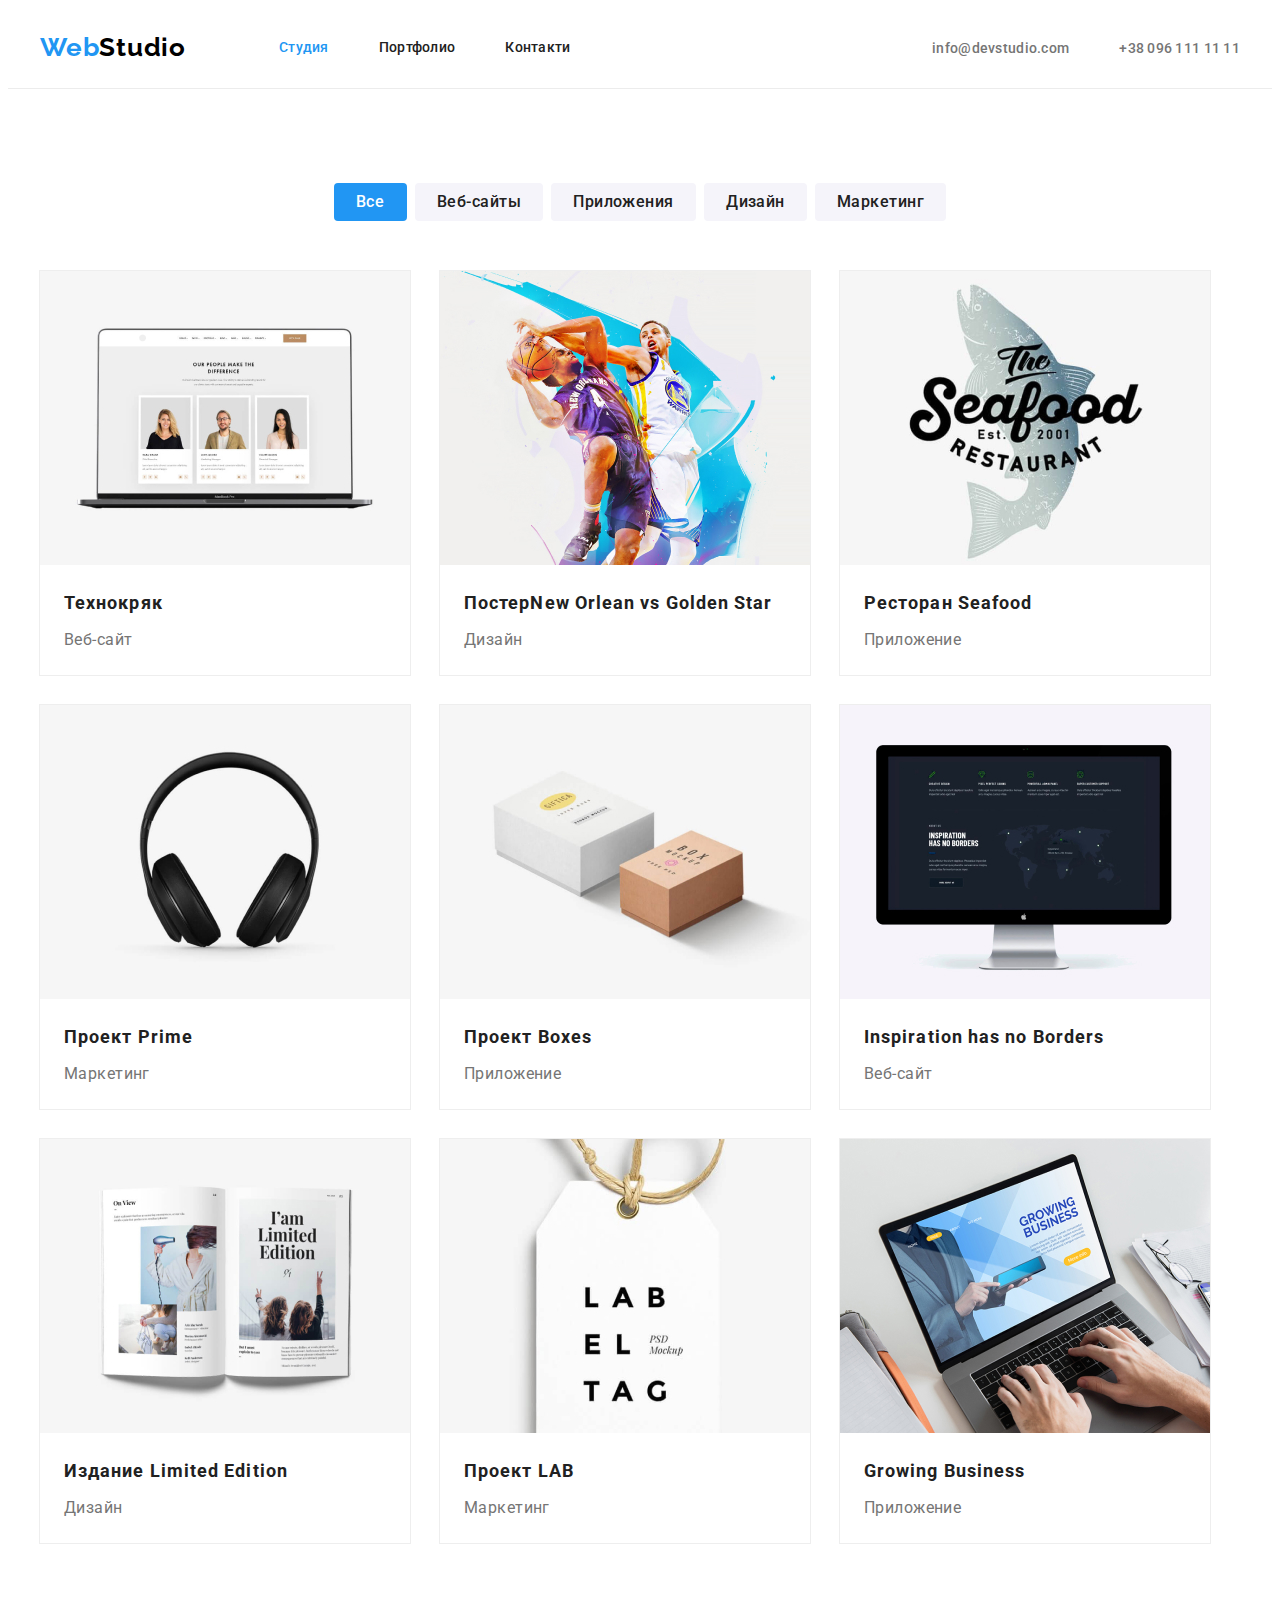
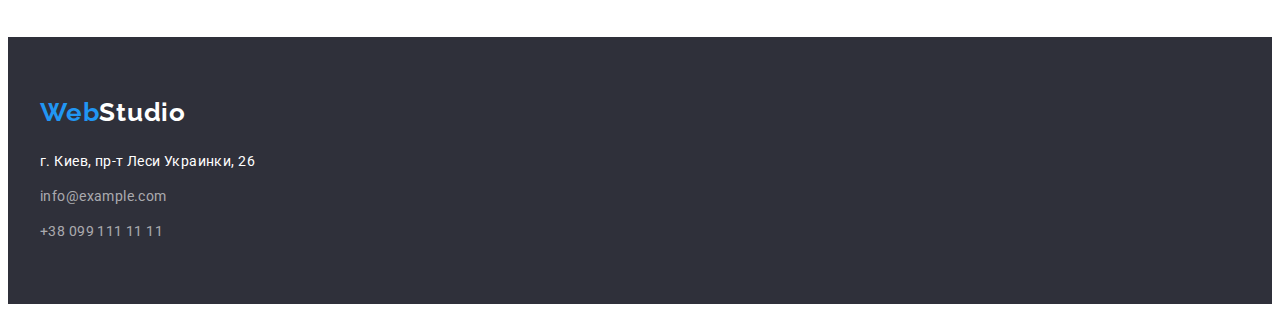
==== commit 96a4911b: "едіт всі шрифти і лайн хайт" ====
--- a/portfolio.html
+++ b/portfolio.html
@@ -216,6 +216,33 @@
     <footer>
       <div class="container basement">
         <a class="logo" href="/" target="_blank"
+          ><span class="logo web">Web</span
+          ><span class="logo footer-studio">Studio</span></a
+        >
+        <address class="footer-address">
+          <a
+            class="link"
+            href="https://goo.gl/maps/jxMF4LjYh5U93TxF9"
+            target="_blank"
+            >г. Киев, пр-т Леси Украинки, 26</a
+          >
+        </address>
+        <ul class="list">
+          <li>
+            <a class="link mail" href="mailto:info@example.com"
+              >info@example.com</a
+            >
+          </li>
+          <li>
+            <a class="link tel" href="tel:+380991111111">+38 099 111 11 11</a>
+          </li>
+        </ul>
+      </div>
+    </footer>
+
+    <!-- <footer>
+      <div class="container basement">
+        <a class="logo" href="/" target="_blank"
           ><span class="logo">Web</span
           ><span class="logo footer-studio">Studio</span></a
         >
@@ -240,6 +267,6 @@
           </ul>
         </address>
       </div>
-    </footer>
+    </footer> -->
   </body>
 </html>
--- a/css/styles.css
+++ b/css/styles.css
@@ -30,7 +30,6 @@
 
 body {
   color: var(--maine-text-color);
-  /* background-color: var(--primary-white-color); */
   font-family: 'Roboto', sans-serif;
   font-weight: 400;
   font-size: 14px;
@@ -44,7 +43,7 @@
   width: 1200px;
   padding-left: 15px;
   padding-right: 15px;
-  outline: 3px solid tomato;
+  /* outline: 3px solid tomato; */
 }
 
 /* =============    HEADER   ============== */
@@ -53,6 +52,7 @@
 .main-nav {
   display: flex;
   align-items: center;
+  /* justify-content: space-between; */
 }
 
 header {
@@ -164,7 +164,6 @@
   font-size: 16px;
   line-height: 1.63;
   align-items: center;
-  /* text-align: center; */
   letter-spacing: 0.03em;
   text-decoration: none;
 
@@ -212,7 +211,6 @@
 .button.secondary {
   color: var(--maine-text-color);
   background-color: var(--button-secondary-background);
-  /* text-align: center; */
   padding: 6px 22px;
 }
 
@@ -269,7 +267,7 @@
   margin-bottom: 30px;
 
   background-color: var(--primary-white-color);
-  border: 1px solid var(--frame-portfolio-photo);
+  outline: 1px solid var(--frame-portfolio-photo);
 }
 
 .portfolio-item:nth-child(3n) {
@@ -287,12 +285,11 @@
 
   color: var(--secondary-text-color);
   font-size: 16px;
-  /*   */
 }
 
 .portfolio {
-  padding-top: 74px;
-  padding-bottom: 114px;
+  padding-top: 94px;
+  padding-bottom: 94px;
 }
 
 .portfolio-link {
@@ -303,28 +300,14 @@
   display: block;
   margin-bottom: 20px;
 }
+
+
 /* =============   FOOTER========================= */
 
 footer {
   background-color: var(--footer-background);
-}
-
-.basement {
-  display: flex;
-  flex-direction: column;
   padding-top: 60px;
   padding-bottom: 60px;
-}
-
-/* .basement ul,
-.basement li {
-  display: block;
-  margin: 0;
-  padding: 0;
-} */
-
-.basement li:not(:last-child) {
-  margin-bottom: 9px;
 }
 
 .basement > .logo {
@@ -333,21 +316,77 @@
   margin-bottom: 20px;
 }
 
-/* .basement .list {
+
+.basement .web,
+.basement .footer-studio {
   display: inline-block;
+  padding: 0;
+ 
+}
+
+.basement .link {
+  margin-bottom: 9px;
+  display: inline-block;
+  line-height: 1.71;
+
+}
+
+.basement .tel {
+  margin-bottom: 0;
+}
+
+.footer-address > .link {
+  color: var(--primary-white-color);
+  font-style: normal;
+  text-decoration: none;
+}
+
+.basement .mail,
+.basement .tel {
+  color: #ffffff99;
+  text-decoration: none;
+}
+
+/* ============old footer========== */
+
+/* footer {
+  background-color: var(--footer-background);
+  padding-top: 60px;
+  padding-bottom: 60px;
+}
+
+
+.basement li:not(:last-child) {
+  margin-bottom: 9px;
+}
+
+.basement > .logo {
+  display: inline-block;
+  padding: 0px;
+  margin-bottom: 20px;
+}
+
+.basement .web,
+.basement .footer-studio {
+  display: inline-block;
+  padding: 0;
+}
+
+.basement .list {
+  display: inline-block;
+  line-height: 1.71;
+}
+
+.footer-address .link {
+  color: var(--primary-white-color);
+  font-style: normal;
+  text-decoration: none;
+}
+
+.footer-address .mail,
+.footer-address .tel {
+  color: #ffffff99;
 } */
-
-.footer .link {
-  color: var(--primary-white-color);
-  font-style: normal;
-  line-height: 1.71;
-  text-decoration: none;
-}
-
-.footer .mail,
-.footer .tel {
-  color: #ffffff99;
-}
 
 /* ==============     INDEX.HTML=================== */
 
@@ -373,18 +412,21 @@
   padding-bottom: 200px;
 }
 
-.hero,
-.benefits,
-.job {
-  margin-bottom: 94px;
-}
+
+
 
 /* ===============   Section 2. BENEFITS  */
+
+
+.benefits {
+  padding-top: 94px;
+  padding-bottom: 94px;
+}
 
 .benefits h3 {
   font-weight: 700;
   font-size: 14px;
-  line-height: 1.17;
+  line-height: 1.71;
   letter-spacing: 0.03em;
   text-transform: uppercase;
 
@@ -409,6 +451,10 @@
 }
 
 /* ===============  Section 3. JOB=Чем мы занимаемся*/
+
+.job {
+  padding-bottom: 94px;
+}
 
 .job-list {
   display: flex;
@@ -472,7 +518,7 @@
 .team h3 {
   font-weight: 500;
   font-size: 16px;
-  line-height: 1.17;
+  line-height: 1.19;
 
   margin-top: 0px;
   margin-bottom: 10px;
